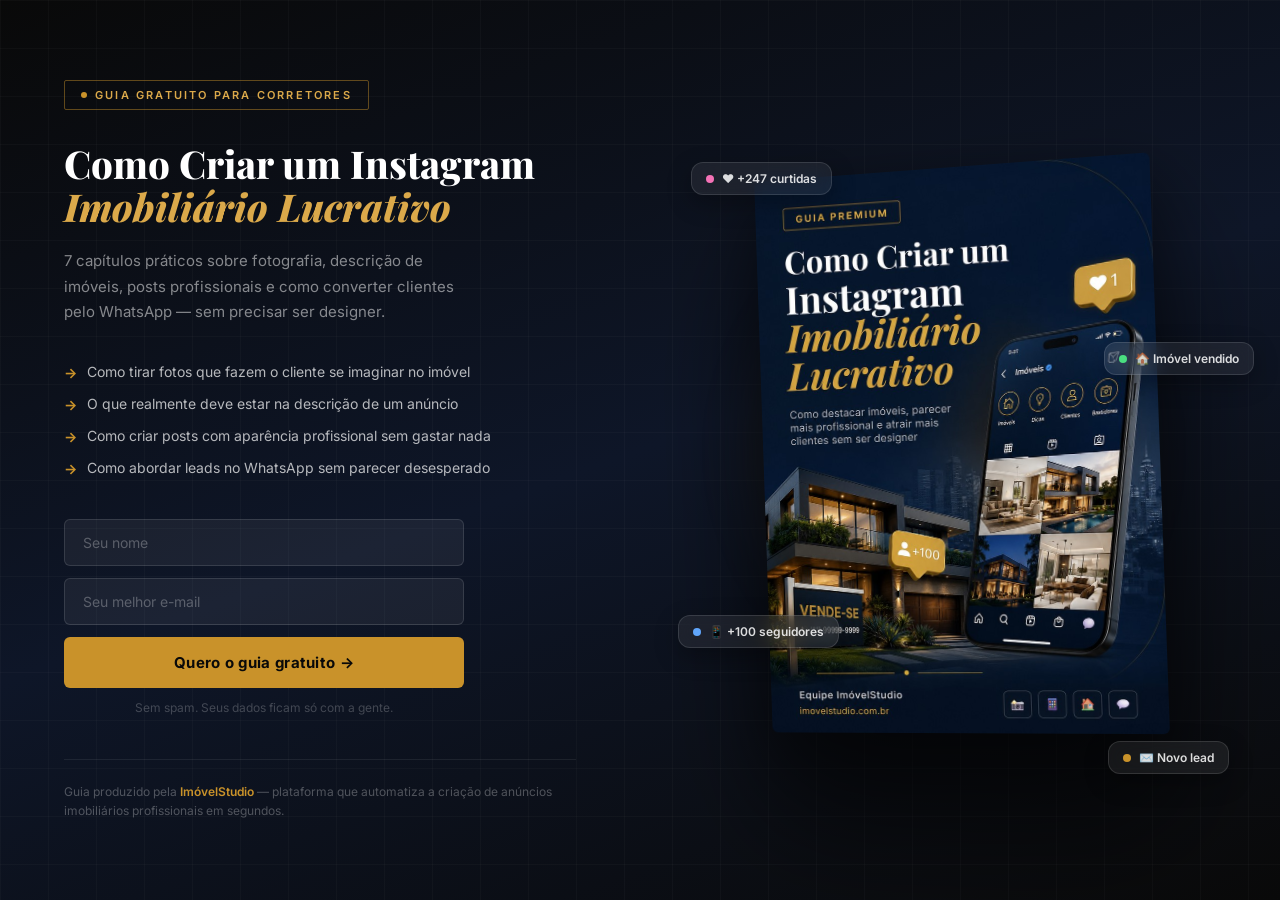
==== landing-ebook.html @ c0e471b8 "feat: adiciona landing page do ebook e PDF para download" ====
<!DOCTYPE html>
<html lang="pt-BR">
<head>
<meta charset="UTF-8">
<meta name="viewport" content="width=device-width, initial-scale=1.0">
<title>Guia Gratuito — Como Criar um Instagram Imobiliário Lucrativo</title>
<link href="https://fonts.googleapis.com/css2?family=Playfair+Display:ital,wght@0,700;0,800;1,700&family=Inter:wght@300;400;500;600&display=swap" rel="stylesheet">
<style>
  *, *::before, *::after { box-sizing: border-box; margin: 0; padding: 0; }
  :root {
    --bg: #090909;
    --bg2: #0e1628;
    --gold: #c9922a;
    --gold-light: #dba94a;
    --white: #ffffff;
    --gray: rgba(255,255,255,0.5);
  }
  html, body { height: 100%; font-family: "Inter", sans-serif; background: var(--bg); color: var(--white); }

  .hero {
    display: grid;
    grid-template-columns: 1fr 1fr;
    min-height: 100vh;
    background: linear-gradient(160deg, #090909 0%, #0e1628 50%, #090909 100%);
    position: relative;
    overflow: hidden;
  }

  /* grade discreta no fundo */
  .hero::before {
    content: "";
    position: absolute; inset: 0;
    background-image:
      linear-gradient(rgba(255,255,255,.025) 1px, transparent 1px),
      linear-gradient(90deg, rgba(255,255,255,.025) 1px, transparent 1px);
    background-size: 48px 48px;
    pointer-events: none;
  }

  /* ── LADO ESQUERDO ── */
  .left {
    display: flex; flex-direction: column; justify-content: center;
    padding: 72px 64px; position: relative; z-index: 2;
  }

  .badge {
    display: inline-flex; align-items: center; gap: 8px;
    border: 1px solid rgba(201,146,42,.45); color: var(--gold-light);
    font-size: 11px; font-weight: 600; letter-spacing: .2em;
    text-transform: uppercase; padding: 7px 16px; border-radius: 2px;
    margin-bottom: 32px; width: fit-content;
  }
  .badge::before { content: ""; width: 6px; height: 6px; background: var(--gold); border-radius: 50%; }

  .headline {
    font-family: "Playfair Display", serif;
    font-size: clamp(26px, 3vw, 46px); font-weight: 800;
    line-height: 1.12; margin-bottom: 20px;
  }
  .headline em { color: var(--gold-light); font-style: italic; }

  .subheadline { font-size: 15px; color: var(--gray); line-height: 1.7; margin-bottom: 36px; max-width: 400px; }

  .benefits { list-style: none; display: flex; flex-direction: column; gap: 10px; margin-bottom: 40px; }
  .benefits li { display: flex; align-items: flex-start; gap: 10px; font-size: 14px; color: rgba(255,255,255,.7); line-height: 1.5; }
  .benefits li::before { content: "→"; color: var(--gold); font-weight: 700; flex-shrink: 0; margin-top: 1px; }

  .form-wrap { display: flex; flex-direction: column; gap: 12px; max-width: 400px; }
  .input-group input {
    width: 100%; background: rgba(255,255,255,.06);
    border: 1px solid rgba(255,255,255,.12); border-radius: 6px;
    padding: 14px 18px; font-size: 14px; color: var(--white);
    font-family: "Inter", sans-serif; outline: none;
    transition: border-color .2s, background .2s;
  }
  .input-group input::placeholder { color: rgba(255,255,255,.28); }
  .input-group input:focus { border-color: var(--gold); background: rgba(255,255,255,.09); }

  .btn-download {
    background: var(--gold); color: #090909; border: none; border-radius: 6px;
    padding: 16px 24px; font-size: 15px; font-weight: 700;
    font-family: "Inter", sans-serif; cursor: pointer;
    transition: background .2s, transform .15s; letter-spacing: .02em;
  }
  .btn-download:hover { background: var(--gold-light); transform: translateY(-1px); }
  .btn-download:disabled { opacity: .6; cursor: not-allowed; transform: none; }

  .form-note { font-size: 12px; color: rgba(255,255,255,.22); text-align: center; }
  .error-msg { font-size: 12px; color: #ff6b6b; display: none; }

  .studio-mention { margin-top: 44px; padding-top: 22px; border-top: 1px solid rgba(255,255,255,.07); }
  .studio-mention p { font-size: 12px; color: rgba(255,255,255,.28); line-height: 1.6; }
  .studio-mention a { color: var(--gold); text-decoration: none; font-weight: 600; }
  .studio-mention a:hover { color: var(--gold-light); }

  /* ── LADO DIREITO ── */
  .right {
    position: relative; z-index: 2;
    display: flex; align-items: center; justify-content: center;
    padding: 40px 32px 40px 0;
    overflow: visible;
  }

  /* glow atrás da capa */
  .book-glow {
    position: absolute;
    width: 420px; height: 520px;
    background: radial-gradient(circle, rgba(201,146,42,.18) 0%, rgba(14,22,40,.0) 70%);
    border-radius: 50%;
    pointer-events: none;
    z-index: 0;
    filter: blur(24px);
  }

  .book-wrap {
    position: relative; z-index: 1;
    transform: perspective(1000px) rotateY(-8deg) rotate(-2deg);
    transition: transform .4s ease;
    filter: drop-shadow(0 80px 60px rgba(0,0,0,.55)) drop-shadow(0 20px 28px rgba(0,0,0,.4));
    /* deixa a capa transbordar levemente à direita */
    margin-right: -24px;
  }
  .book-wrap:hover {
    transform: perspective(1000px) rotateY(-4deg) rotate(-1deg) translateY(-6px);
  }

  .book-img {
    width: 100%; max-width: 400px; height: auto;
    display: block; border-radius: 6px;
    object-fit: contain;
  }

  /* elementos flutuantes */
  .float {
    position: absolute; z-index: 2;
    background: rgba(255,255,255,.07);
    backdrop-filter: blur(12px);
    border: 1px solid rgba(255,255,255,.12);
    border-radius: 12px;
    padding: 8px 14px;
    display: flex; align-items: center; gap: 8px;
    font-size: 12px; font-weight: 600; color: rgba(255,255,255,.85);
    box-shadow: 0 8px 24px rgba(0,0,0,.3);
    animation: floatAnim 4s ease-in-out infinite;
    white-space: nowrap;
  }
  .float-1 { top: 18%; left: 8%; animation-delay: 0s; }
  .float-2 { top: 38%; right: 4%; animation-delay: 1.2s; }
  .float-3 { bottom: 28%; left: 6%; animation-delay: 0.6s; }
  .float-4 { bottom: 14%; right: 8%; animation-delay: 1.8s; }

  .float-dot {
    width: 8px; height: 8px; border-radius: 50%; flex-shrink: 0;
  }
  .dot-gold { background: var(--gold); }
  .dot-green { background: #4ade80; }
  .dot-blue { background: #60a5fa; }
  .dot-pink { background: #f472b6; }

  @keyframes floatAnim {
    0%, 100% { transform: translateY(0); }
    50% { transform: translateY(-8px); }
  }

  /* ── SUCESSO ── */
  .success-msg {
    display: none; flex-direction: column; align-items: flex-start; gap: 16px;
    padding: 28px 32px; background: rgba(201,146,42,.08);
    border: 1px solid rgba(201,146,42,.25); border-radius: 10px; max-width: 400px;
  }
  .success-msg .check {
    width: 48px; height: 48px; background: var(--gold); border-radius: 50%;
    display: flex; align-items: center; justify-content: center;
    font-size: 20px; color: #090909; font-weight: 700;
  }
  .success-msg h3 { font-family: "Playfair Display", serif; font-size: 20px; }
  .success-msg p { font-size: 14px; color: rgba(255,255,255,.6); line-height: 1.6; }
  .btn-dl-direct {
    display: inline-block; background: var(--gold); color: #090909;
    padding: 13px 28px; border-radius: 6px; font-weight: 700;
    font-size: 14px; text-decoration: none; transition: background .2s;
  }
  .btn-dl-direct:hover { background: var(--gold-light); }

  /* ── RESPONSIVO ── */
  @media (max-width: 768px) {
    .hero { grid-template-columns: 1fr; }
    .left { padding: 52px 28px; order: 2; }
    .right { min-height: 340px; order: 1; padding: 48px 28px; overflow: hidden; }
    .book-wrap { transform: perspective(1000px) rotateY(-4deg) rotate(-1deg); margin-right: 0; }
    .book-img { max-width: 240px; }
    .float { display: none; }
  }
</style>
</head>
<body>
<div class="hero">

  <!-- ESQUERDO -->
  <div class="left">
    <span class="badge">Guia gratuito para corretores</span>
    <h1 class="headline">
      Como Criar um Instagram<br>
      <em>Imobiliário Lucrativo</em>
    </h1>
    <p class="subheadline">
      7 capítulos práticos sobre fotografia, descrição de imóveis, posts profissionais e como converter clientes pelo WhatsApp — sem precisar ser designer.
    </p>
    <ul class="benefits">
      <li>Como tirar fotos que fazem o cliente se imaginar no imóvel</li>
      <li>O que realmente deve estar na descrição de um anúncio</li>
      <li>Como criar posts com aparência profissional sem gastar nada</li>
      <li>Como abordar leads no WhatsApp sem parecer desesperado</li>
    </ul>

    <div class="form-wrap" id="form-wrap">
      <div class="input-group">
        <input type="text" id="input-nome" placeholder="Seu nome" autocomplete="name">
      </div>
      <div class="input-group">
        <input type="email" id="input-email" placeholder="Seu melhor e-mail" autocomplete="email">
      </div>
      <p class="error-msg" id="error-msg">Preencha nome e e-mail para continuar.</p>
      <button class="btn-download" id="btn-baixar" onclick="handleDownload()">
        Quero o guia gratuito →
      </button>
      <p class="form-note">Sem spam. Seus dados ficam só com a gente.</p>
    </div>

    <div class="success-msg" id="success-msg">
      <div class="check">✓</div>
      <h3>Tudo certo!</h3>
      <p>Seu guia está pronto. Clique abaixo para baixar o PDF.</p>
      <a class="btn-dl-direct" href="ebook-imovelstudio.pdf" download="Como-Criar-um-Instagram-Imobiliario-Lucrativo.pdf">
        Baixar PDF agora
      </a>
    </div>

    <div class="studio-mention">
      <p>
        Guia produzido pela <a href="https://imovelstudio.com.br" target="_blank">ImóvelStudio</a> —
        plataforma que automatiza a criação de anúncios imobiliários profissionais em segundos.
      </p>
    </div>
  </div>

  <!-- DIREITO -->
  <div class="right">
    <!-- elementos flutuantes -->
    <div class="float float-1"><span class="float-dot dot-pink"></span>❤️ +247 curtidas</div>
    <div class="float float-2"><span class="float-dot dot-green"></span>🏠 Imóvel vendido</div>
    <div class="float float-3"><span class="float-dot dot-blue"></span>📱 +100 seguidores</div>
    <div class="float float-4"><span class="float-dot dot-gold"></span>✉️ Novo lead</div>

    <div class="book-glow"></div>
    <div class="book-wrap">
      <img class="book-img" src="[data-uri]" alt="Capa do ebook Como Criar um Instagram Imobiliário Lucrativo">
    </div>
  </div>

</div>
<script>
  const SUPABASE_URL = "https://ynahunwezjbnbvyjxvfz.supabase.co";
  const SUPABASE_KEY = "sb_publishable_GDsLQZy_Zsdhr3icE7PByQ_smjPROkn";

  async function salvarLead(nome, email) {
    try {
      const res = await fetch(SUPABASE_URL + "/rest/v1/leads", {
        method: "POST",
        headers: {
          "Content-Type": "application/json",
          "apikey": SUPABASE_KEY,
          "Authorization": "Bearer " + SUPABASE_KEY,
          "Prefer": "return=minimal"
        },
        body: JSON.stringify({ nome, email, origem: "ebook-landing", criado_em: new Date().toISOString() })
      });
      return res.ok || res.status === 201;
    } catch(e) { return false; }
  }

  async function handleDownload() {
    const nome  = document.getElementById("input-nome").value.trim();
    const email = document.getElementById("input-email").value.trim();
    const btn   = document.getElementById("btn-baixar");
    const err   = document.getElementById("error-msg");

    if (!nome || !email || !email.includes("@")) {
      err.style.display = "block"; return;
    }
    err.style.display = "none";
    btn.disabled = true;
    btn.textContent = "Aguarde...";

    await salvarLead(nome, email);

    document.getElementById("form-wrap").style.display = "none";
    document.getElementById("success-msg").style.display = "flex";
  }
</script>
</body>
</html>
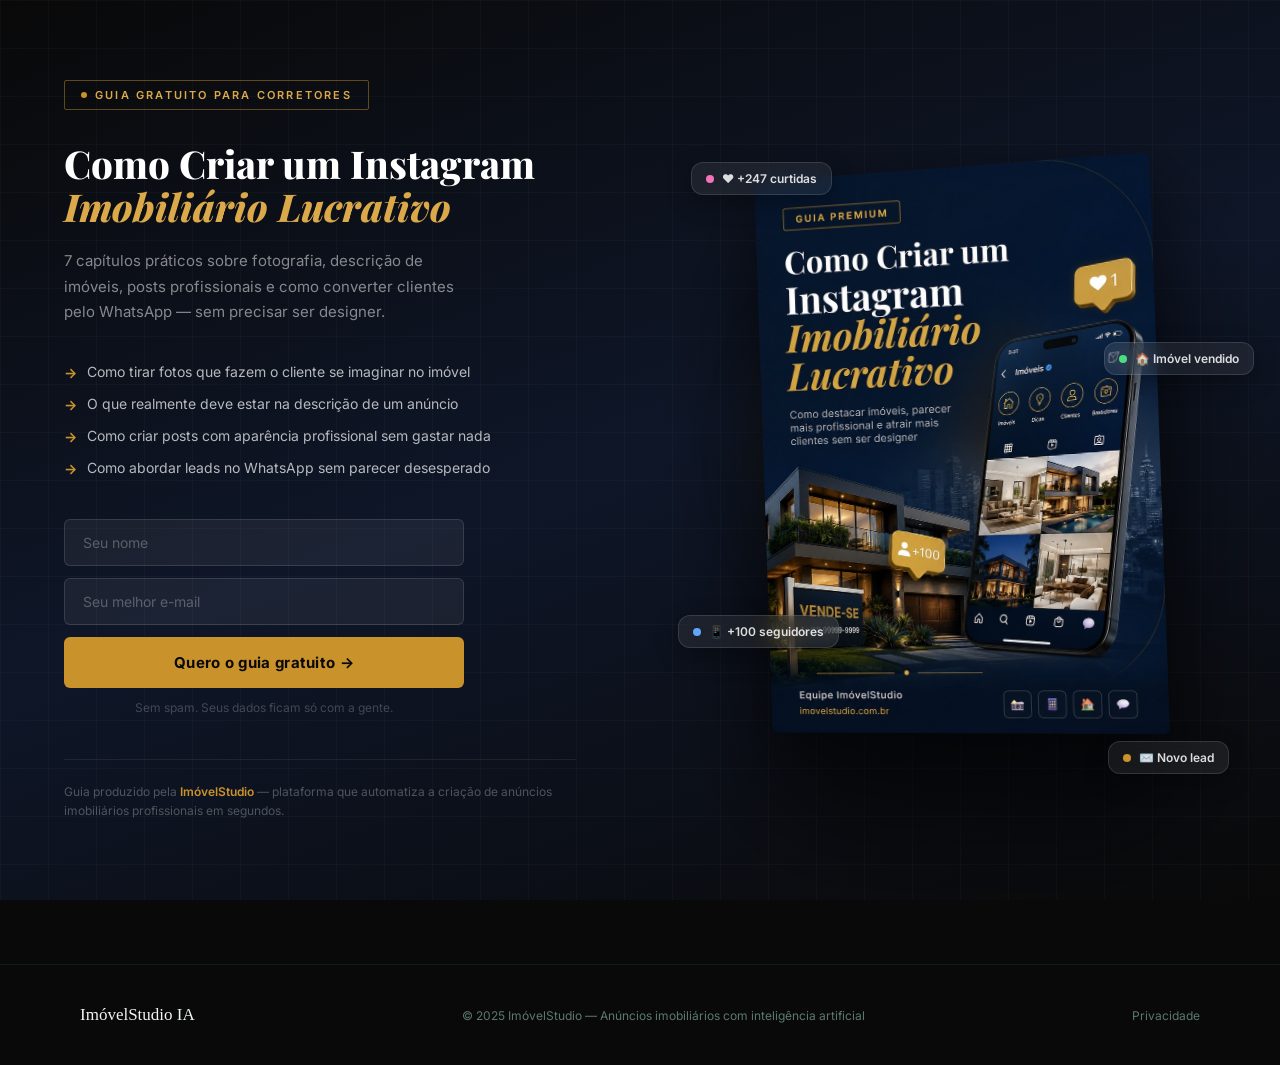
==== commit d6bec079: "feat: adiciona paginas legais (termos, privacidade, cancelamento) e links no footer" ====
--- a/landing-ebook.html
+++ b/landing-ebook.html
@@ -298,5 +298,15 @@
     document.getElementById("success-msg").style.display = "flex";
   }
 </script>
+
+<footer style="border-top:1px solid rgba(29,158,117,0.14);padding:2.5rem 1.5rem;margin-top:4rem;">
+  <div style="max-width:1120px;margin:0 auto;display:flex;align-items:center;justify-content:space-between;flex-wrap:wrap;gap:1rem;">
+    <span style="font-family:'Fraunces',serif;font-size:17px;color:#f0f4f2;">ImóvelStudio IA</span>
+    <span style="font-size:12px;color:#5a7a6e;">© 2025 ImóvelStudio — Anúncios imobiliários com inteligência artificial</span>
+    <div style="display:flex;gap:0.75rem;align-items:center;flex-wrap:wrap;font-size:12px;">
+      <a href="politica-de-privacidade.html" style="color:#5a7a6e;text-decoration:none;">Privacidade</a>
+    </div>
+  </div>
+</footer>
 </body>
 </html>
